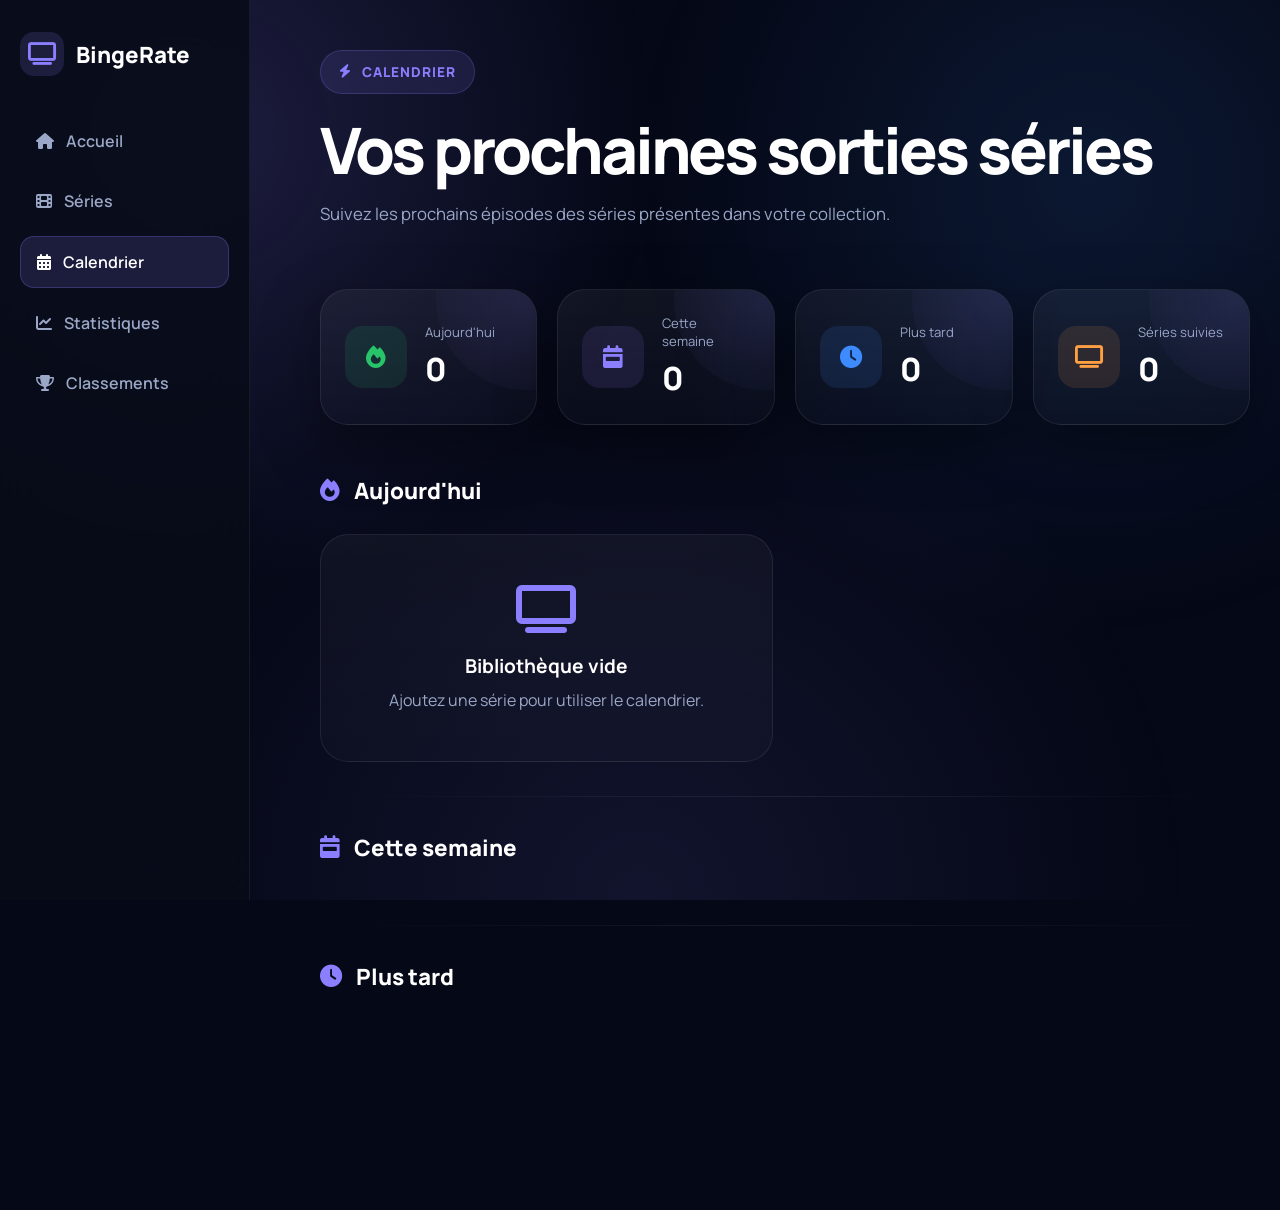
==== pages/calendar.html @ 699fcef7 "Add files via upload" ====
<!DOCTYPE html>
<html lang="fr">

<head>

    <meta charset="UTF-8">

    <meta
        name="viewport"
        content="width=device-width, initial-scale=1.0"
    >

    <title>BingeRate • Calendrier</title>

    <link
        rel="preconnect"
        href="https://fonts.googleapis.com"
    >

    <link
        rel="preconnect"
        href="https://fonts.gstatic.com"
        crossorigin
    >

    <link
        href="https://fonts.googleapis.com/css2?family=Manrope:wght@400;500;600;700;800;900&display=swap"
        rel="stylesheet"
    >

    <link
        rel="stylesheet"
        href="../css/sidebar.css"
    >

    <link
        rel="stylesheet"
        href="../css/calendar.css"
    >

    <link
        rel="stylesheet"
        href="https://cdnjs.cloudflare.com/ajax/libs/font-awesome/6.5.1/css/all.min.css"
    >

</head>

<body>

    <!-- BACKGROUND -->

    <div class="background-glow"></div>

    <!-- SIDEBAR -->

    <aside class="sidebar">

        <a
            href="series.html"
            class="sidebar-logo"
        >

            <div
                class="sidebar-logo-icon"
            >

                <i class="fa-solid fa-tv"></i>

            </div>

            <span>BingeRate</span>

        </a>

        <nav class="sidebar-nav">

            <a
                href="../index.html"
                class="nav-link"
            >

                <i
                    class="
                    fa-solid
                    fa-house
                    "
                ></i>

                <span>

                    Accueil

                </span>

            </a>

            <a
                href="series.html"
                class="nav-link"
            >

                <i class="fa-solid fa-film"></i>

                <span>Séries</span>

            </a>

            <a
                href="calendar.html"
                class="nav-link active"
            >

                <i class="fa-solid fa-calendar-days"></i>

                <span>Calendrier</span>

            </a>

            <a
                href="stats.html"
                class="nav-link"
            >

                <i class="fa-solid fa-chart-line"></i>

                <span>Statistiques</span>

            </a>

            <a
                href="rankings.html"
                class="nav-link"
            >

                <i
                    class="
                    fa-solid
                    fa-trophy
                    "
                ></i>

                <span>

                    Classements

                </span>

            </a>

        </nav>

    </aside>

    <!-- PAGE -->

    <main class="calendar-page">

        <!-- HEADER -->

        <section
            class="calendar-header"
        >

            <div>

                <div
                    class="calendar-tag"
                >

                    <i class="fa-solid fa-bolt"></i>

                    CALENDRIER

                </div>

                <h1>

                    Vos prochaines
                    sorties séries

                </h1>

                <p>

                    Suivez les prochains
                    épisodes des séries
                    présentes dans votre
                    collection.

                </p>

            </div>

        </section>

        <!-- TODAY -->

        <section
            class="calendar-section"
        >

            <div
                class="section-title"
            >

                <i class="fa-solid fa-fire"></i>

                Aujourd'hui

            </div>

            <div
                id="todayContainer"
                class="episodes-grid"
            >

                <!-- JS -->

            </div>

        </section>

        <!-- THIS WEEK -->

        <section
            class="calendar-section"
        >

            <div
                class="section-title"
            >

                <i
                    class="
                    fa-solid
                    fa-calendar-week
                    "
                ></i>

                Cette semaine

            </div>

            <div
                id="weekContainer"
                class="episodes-grid"
            >

                <!-- JS -->

            </div>

        </section>

        <!-- UPCOMING -->

        <section
            class="calendar-section"
        >

            <div
                class="section-title"
            >

                <i
                    class="
                    fa-solid
                    fa-clock
                    "
                ></i>

                Plus tard

            </div>

            <div
                id="futureContainer"
                class="episodes-grid"
            >

                <!-- JS -->

            </div>

        </section>

    </main>

    <!-- TEMPLATE CARD -->

    <template
        id="episodeTemplate"
    >

        <div
            class="episode-card"
        >

            <img
                class="episode-poster"
            >

            <div
                class="episode-content"
            >

                <h3
                    class="episode-series"
                ></h3>

                <div
                    class="episode-code"
                ></div>

                <div
                    class="episode-title"
                ></div>

                <div
                    class="episode-date"
                ></div>

            </div>

        </div>

    </template>

    <script src="../config.js"></script>

    <script src="../js/calendar.js"></script>

</body>

</html>
---- css/sidebar.css ----
/* ================================================= */
/* SIDEBAR */
/* ================================================= */

.sidebar{

    position:fixed;

    top:0;
    left:0;

    width:250px;

    height:100vh;

    padding:32px 20px;

    background:

        rgba(
            8,
            12,
            24,
            .88
        );

    backdrop-filter:
        blur(24px);

    border-right:

        1px solid
        rgba(
            255,
            255,
            255,
            .06
        );

    z-index:1000;

}

/* ================================================= */
/* LOGO */
/* ================================================= */

.sidebar-logo{

    display:flex;

    align-items:center;

    gap:12px;

    color:white;

    text-decoration:none;

    font-size:1.4rem;

    font-weight:800;

    margin-bottom:40px;

}

.sidebar-logo-icon{

    width:44px;
    height:44px;

    display:flex;

    align-items:center;

    justify-content:center;

    border-radius:14px;

    background:

        rgba(
            139,
            127,
            255,
            .15
        );

    color:
        #8b7fff;

}

/* ================================================= */
/* NAV */
/* ================================================= */

.sidebar-nav{

    display:flex;

    flex-direction:column;

    gap:10px;

}

.nav-link{

    display:flex;

    align-items:center;

    gap:12px;

    padding:14px 16px;

    border-radius:14px;

    text-decoration:none;

    color:
        #9aa7c7;

    font-weight:600;

    transition:
        .25s ease;

}

.nav-link:hover{

    color:white;

    background:

        rgba(
            139,
            127,
            255,
            .10
        );

}

.nav-link.active{

    color:white;

    background:

        rgba(
            139,
            127,
            255,
            .15
        );

    border:

        1px solid
        rgba(
            139,
            127,
            255,
            .25
        );

}

.nav-link svg{

    width:18px;
    height:18px;

    flex-shrink:0;

}

/* ================================================= */
/* CONTENT OFFSET */
/* ================================================= */

body{

    padding-left:290px !important;

}

/* ================================================= */
/* MOBILE */
/* ================================================= */

@media (max-width:1024px){

    .sidebar{

        width:80px;

        padding:24px 12px;

    }

    .sidebar-logo span{

        display:none;

    }

    .nav-link span{

        display:none;

    }

    .nav-link{

        justify-content:center;

    }

    body{

        padding-left:110px !important;

    }

}

@media (max-width:768px){

    .sidebar{

        position:fixed;

        left:0;
        right:0;
        bottom:0;

        top:auto;

        width:100%;

        height:75px;

        padding:0 20px;

        border-right:none;

        border-top:

            1px solid
            rgba(
                255,
                255,
                255,
                .06
            );

    }

    .sidebar-logo{

        display:none;

    }

    .sidebar-nav{

        height:100%;

        flex-direction:row;

        justify-content:space-around;

        align-items:center;

    }

    .nav-link{

        padding:10px;

    }

    .nav-link span{

        display:none;

    }

    body{

        padding-left:20px !important;

        padding-bottom:95px !important;

    }

}
---- css/calendar.css ----
/* ================================================= */
/* ROOT */
/* ================================================= */

:root{

    --bg:#050816;

    --card:#0d1328;

    --card-hover:#131c38;

    --border:
    rgba(
        255,
        255,
        255,
        .08
    );

    --text:#ffffff;

    --text-soft:#9aa7c7;

    --purple:#8b7fff;

    --purple-dark:#6957ff;

    --blue:#3d8bff;

    --green:#27c46a;

    --yellow:#f5c542;

    --orange:#ff9f43;

    --red:#ff5d73;

    --radius:28px;

    --shadow:

        0 20px 60px
        rgba(
            0,
            0,
            0,
            .35
        );

}

/* ================================================= */
/* RESET */
/* ================================================= */

*{

    margin:0;
    padding:0;

    box-sizing:border-box;

}

html{

    scroll-behavior:smooth;

}

body{

    font-family:
        "Manrope",
        sans-serif;

    background:
        var(--bg);

    color:
        var(--text);

    min-height:100vh;

    overflow-x:hidden;

}

/* ================================================= */
/* BACKGROUND */
/* ================================================= */

.background-glow{

    position:fixed;

    inset:0;

    z-index:-1;

    pointer-events:none;

    background:

        radial-gradient(

            circle at 15% 15%,

            rgba(
                139,
                127,
                255,
                .18
            ),

            transparent 35%

        ),

        radial-gradient(

            circle at 85% 20%,

            rgba(
                61,
                139,
                255,
                .12
            ),

            transparent 35%

        ),

        radial-gradient(

            circle at 50% 100%,

            rgba(
                139,
                127,
                255,
                .10
            ),

            transparent 50%

        );

}

/* ================================================= */
/* PAGE */
/* ================================================= */

.calendar-page{

    width:min(
        1500px,
        94%
    );

    margin:auto;

    padding:

        50px
        0
        120px;

}

/* ================================================= */
/* HEADER */
/* ================================================= */

.calendar-header{

    margin-bottom:60px;

}

.calendar-tag{

    display:inline-flex;

    align-items:center;

    gap:10px;

    padding:

        12px
        18px;

    border-radius:
        999px;

    background:

        rgba(
            139,
            127,
            255,
            .12
        );

    border:

        1px solid
        rgba(
            139,
            127,
            255,
            .22
        );

    color:
        var(--purple);

    font-size:.85rem;

    font-weight:800;

    letter-spacing:1px;

    margin-bottom:26px;

}

.calendar-header h1{

    font-size:

        clamp(
            3rem,
            5vw,
            5rem
        );

    line-height:.95;

    letter-spacing:-3px;

    font-weight:900;

    margin-bottom:18px;

}

.calendar-header p{

    max-width:700px;

    color:
        var(--text-soft);

    line-height:1.8;

    font-size:1.05rem;

}

/* ================================================= */
/* SECTIONS */
/* ================================================= */

.calendar-section{

    margin-bottom:70px;

}

.section-title{

    display:flex;

    align-items:center;

    gap:14px;

    margin-bottom:28px;

    font-size:1.4rem;

    font-weight:800;

}

.section-title i{

    color:
        var(--purple);

}

/* ================================================= */
/* EPISODES GRID */
/* ================================================= */

.episodes-grid{

    display:grid;

    grid-template-columns:

        repeat(
            auto-fill,
            minmax(
                350px,
                1fr
            )
        );

    gap:24px;

}

/* ================================================= */
/* EMPTY STATE */
/* ================================================= */

.empty-state{

    padding:50px;

    text-align:center;

    border-radius:
        var(--radius);

    background:

        linear-gradient(

            180deg,

            rgba(
                255,
                255,
                255,
                .04
            ),

            rgba(
                255,
                255,
                255,
                .02
            )

        );

    border:
        1px solid
        var(--border);

}

.empty-state i{

    font-size:3rem;

    color:
        var(--purple);

    margin-bottom:20px;

}

.empty-state h3{

    margin-bottom:10px;

    font-size:1.2rem;

}

.empty-state p{

    color:
        var(--text-soft);

}

/* ================================================= */
/* EPISODE CARD */
/* ================================================= */

.episode-card{

    position:relative;

    overflow:hidden;

    display:flex;

    gap:18px;

    min-height:190px;

    border-radius:
        var(--radius);

    background:

        linear-gradient(

            180deg,

            rgba(
                255,
                255,
                255,
                .05
            ),

            rgba(
                255,
                255,
                255,
                .02
            )

        );

    border:
        1px solid
        var(--border);

    backdrop-filter:
        blur(18px);

    box-shadow:
        var(--shadow);

    transition:
        .3s ease;

}

.episode-card:hover{

    transform:
        translateY(-6px);

    border-color:

        rgba(
            139,
            127,
            255,
            .3
        );

}

/* ================================================= */
/* CARD GLOW */
/* ================================================= */

.episode-card::before{

    content:"";

    position:absolute;

    top:-120px;
    right:-120px;

    width:240px;
    height:240px;

    border-radius:50%;

    background:

        radial-gradient(

            circle,

            rgba(
                139,
                127,
                255,
                .15
            ),

            transparent 70%

        );

    pointer-events:none;

}

.episode-card::after{

    content:"";

    position:absolute;

    inset:0;

    background:

        linear-gradient(

            135deg,

            rgba(
                139,
                127,
                255,
                .05
            ),

            transparent

        );

    opacity:0;

    transition:.3s ease;

}

.episode-card:hover::after{

    opacity:1;

}

/* ================================================= */
/* POSTER */
/* ================================================= */

.episode-poster{

    width:130px;

    min-width:130px;

    height:190px;

    object-fit:cover;

    border-radius:

        24px
        0
        0
        24px;

}

/* ================================================= */
/* CONTENT */
/* ================================================= */

.episode-content{

    flex:1;

    display:flex;

    flex-direction:column;

    justify-content:center;

    padding:

        18px
        22px
        18px
        0;

}

/* ================================================= */
/* SERIES NAME */
/* ================================================= */

.episode-series{

    font-size:1.25rem;

    font-weight:800;

    line-height:1.3;

    margin-bottom:10px;

}

/* ================================================= */
/* CODE */
/* ================================================= */

.episode-code{

    display:inline-flex;

    align-items:center;

    width:fit-content;

    padding:

        7px
        12px;

    border-radius:
        999px;

    background:

        rgba(
            139,
            127,
            255,
            .12
        );

    border:

        1px solid
        rgba(
            139,
            127,
            255,
            .20
        );

    color:
        var(--purple);

    font-size:.78rem;

    font-weight:800;

    margin-bottom:14px;

}

/* ================================================= */
/* EPISODE TITLE */
/* ================================================= */

.episode-title{

    color:
        var(--text-soft);

    line-height:1.7;

    margin-bottom:18px;

    min-height:45px;

}

/* ================================================= */
/* DATE */
/* ================================================= */

.episode-date{

    display:flex;

    align-items:center;

    gap:10px;

    font-size:.9rem;

    font-weight:700;

    color:white;

}

.episode-date i{

    color:
        var(--purple);

}

/* ================================================= */
/* STATUS BADGE */
/* ================================================= */

.episode-status{

    position:absolute;

    top:16px;
    right:16px;

    padding:

        8px
        12px;

    border-radius:
        999px;

    font-size:.75rem;

    font-weight:800;

    letter-spacing:.5px;

}

/* aujourd'hui */

.status-today{

    background:

        rgba(
            39,
            196,
            106,
            .15
        );

    border:

        1px solid
        rgba(
            39,
            196,
            106,
            .3
        );

    color:
        var(--green);

}

/* semaine */

.status-week{

    background:

        rgba(
            245,
            197,
            66,
            .15
        );

    border:

        1px solid
        rgba(
            245,
            197,
            66,
            .3
        );

    color:
        var(--yellow);

}

/* futur */

.status-future{

    background:

        rgba(
            61,
            139,
            255,
            .15
        );

    border:

        1px solid
        rgba(
            61,
            139,
            255,
            .3
        );

    color:
        var(--blue);

}

/* ================================================= */
/* COUNTDOWN */
/* ================================================= */

.countdown{

    margin-top:12px;

    display:inline-flex;

    align-items:center;

    gap:8px;

    width:fit-content;

    padding:

        8px
        12px;

    border-radius:
        12px;

    background:

        rgba(
            255,
            255,
            255,
            .04
        );

    font-size:.8rem;

    font-weight:700;

    color:
        var(--text-soft);

}

.countdown i{

    color:
        var(--purple);

}

/* ================================================= */
/* HOVER */
/* ================================================= */

.episode-card:hover .episode-series{

    color:
        var(--purple);

}

.episode-card:hover .episode-poster{

    filter:

        brightness(1.08)

        contrast(1.05);

}

/* ================================================= */
/* CALENDAR OVERVIEW */
/* ================================================= */

.calendar-overview{

    display:grid;

    grid-template-columns:

        repeat(
            4,
            minmax(0,1fr)
        );

    gap:20px;

    margin-bottom:50px;

}

.overview-card{

    position:relative;

    overflow:hidden;

    display:flex;

    align-items:center;

    gap:18px;

    padding:24px;

    border-radius:
        var(--radius);

    background:

        linear-gradient(

            180deg,

            rgba(
                255,
                255,
                255,
                .05
            ),

            rgba(
                255,
                255,
                255,
                .02
            )

        );

    border:
        1px solid
        var(--border);

    box-shadow:
        var(--shadow);

    transition:
        .3s ease;

}

.overview-card:hover{

    transform:
        translateY(-4px);

}

.overview-card::before{

    content:"";

    position:absolute;

    top:-80px;
    right:-80px;

    width:180px;
    height:180px;

    border-radius:50%;

    background:

        radial-gradient(

            circle,

            rgba(
                139,
                127,
                255,
                .12
            ),

            transparent

        );

}

.overview-icon{

    width:62px;
    height:62px;

    flex-shrink:0;

    border-radius:18px;

    display:flex;

    align-items:center;

    justify-content:center;

    font-size:1.4rem;

}

.overview-icon.purple{

    color:#8b7fff;

    background:

        rgba(
            139,
            127,
            255,
            .12
        );

}

.overview-icon.green{

    color:#27c46a;

    background:

        rgba(
            39,
            196,
            106,
            .12
        );

}

.overview-icon.blue{

    color:#3d8bff;

    background:

        rgba(
            61,
            139,
            255,
            .12
        );

}

.overview-icon.orange{

    color:#ff9f43;

    background:

        rgba(
            255,
            159,
            67,
            .12
        );

}

.overview-content{

    flex:1;

}

.overview-content span{

    display:block;

    color:
        var(--text-soft);

    font-size:.82rem;

    margin-bottom:6px;

}

.overview-content strong{

    font-size:2rem;

    font-weight:900;

}

/* ================================================= */
/* LOADING */
/* ================================================= */

.loading-grid{

    display:grid;

    grid-template-columns:

        repeat(
            auto-fill,
            minmax(
                350px,
                1fr
            )
        );

    gap:24px;

}

.skeleton-card{

    height:190px;

    border-radius:
        var(--radius);

    background:

        linear-gradient(

            90deg,

            rgba(
                255,
                255,
                255,
                .03
            ) 0%,

            rgba(
                255,
                255,
                255,
                .08
            ) 50%,

            rgba(
                255,
                255,
                255,
                .03
            ) 100%

        );

    background-size:
        400px 100%;

    animation:
        skeleton 1.2s infinite;

}

@keyframes skeleton{

    0%{

        background-position:
            -400px 0;

    }

    100%{

        background-position:
            400px 0;

    }

}

/* ================================================= */
/* FADE IN */
/* ================================================= */

.fade-in{

    animation:
        fadeIn .5s ease;

}

@keyframes fadeIn{

    from{

        opacity:0;

        transform:
            translateY(15px);

    }

    to{

        opacity:1;

        transform:
            translateY(0);

    }

}

/* ================================================= */
/* STAGGER */
/* ================================================= */

.episode-card{

    animation:
        cardReveal .5s ease;

}

@keyframes cardReveal{

    from{

        opacity:0;

        transform:

            translateY(
                20px
            );

    }

    to{

        opacity:1;

        transform:
            translateY(0);

    }

}

/* ================================================= */
/* SECTION DIVIDER */
/* ================================================= */

.calendar-section{

    position:relative;

}

.calendar-section::after{

    content:"";

    position:absolute;

    bottom:-35px;

    left:0;

    width:100%;

    height:1px;

    background:

        linear-gradient(

            90deg,

            transparent,

            rgba(
                255,
                255,
                255,
                .08
            ),

            transparent

        );

}

.calendar-section:last-child::after{

    display:none;

}

/* ================================================= */
/* SCROLLBAR */
/* ================================================= */

::-webkit-scrollbar{

    width:10px;

}

::-webkit-scrollbar-track{

    background:
        transparent;

}

::-webkit-scrollbar-thumb{

    background:

        rgba(
            139,
            127,
            255,
            .25
        );

    border-radius:
        999px;

}

::-webkit-scrollbar-thumb:hover{

    background:

        rgba(
            139,
            127,
            255,
            .5
        );

}

/* ================================================= */
/* TABLET */
/* ================================================= */

@media (max-width:1200px){

    .calendar-overview{

        grid-template-columns:

            repeat(
                2,
                1fr
            );

    }

}

/* ================================================= */
/* MOBILE */
/* ================================================= */

@media (max-width:768px){

    .calendar-page{

        width:94%;

        padding-top:30px;

    }

    .calendar-header h1{

        font-size:2.4rem;

        line-height:1.05;

    }

    .calendar-overview{

        grid-template-columns:
            1fr;

    }

    .episodes-grid{

        grid-template-columns:
            1fr;

    }

    .episode-card{

        min-height:auto;

        flex-direction:column;

    }

    .episode-poster{

        width:100%;

        height:260px;

        border-radius:

            24px
            24px
            0
            0;

    }

    .episode-content{

        padding:22px;

    }

    .section-title{

        font-size:1.15rem;

    }

}

/* ================================================= */
/* SMALL MOBILE */
/* ================================================= */

@media (max-width:480px){

    .calendar-tag{

        font-size:.72rem;

    }

    .calendar-header p{

        font-size:.92rem;

    }

    .overview-content strong{

        font-size:1.6rem;

    }

}
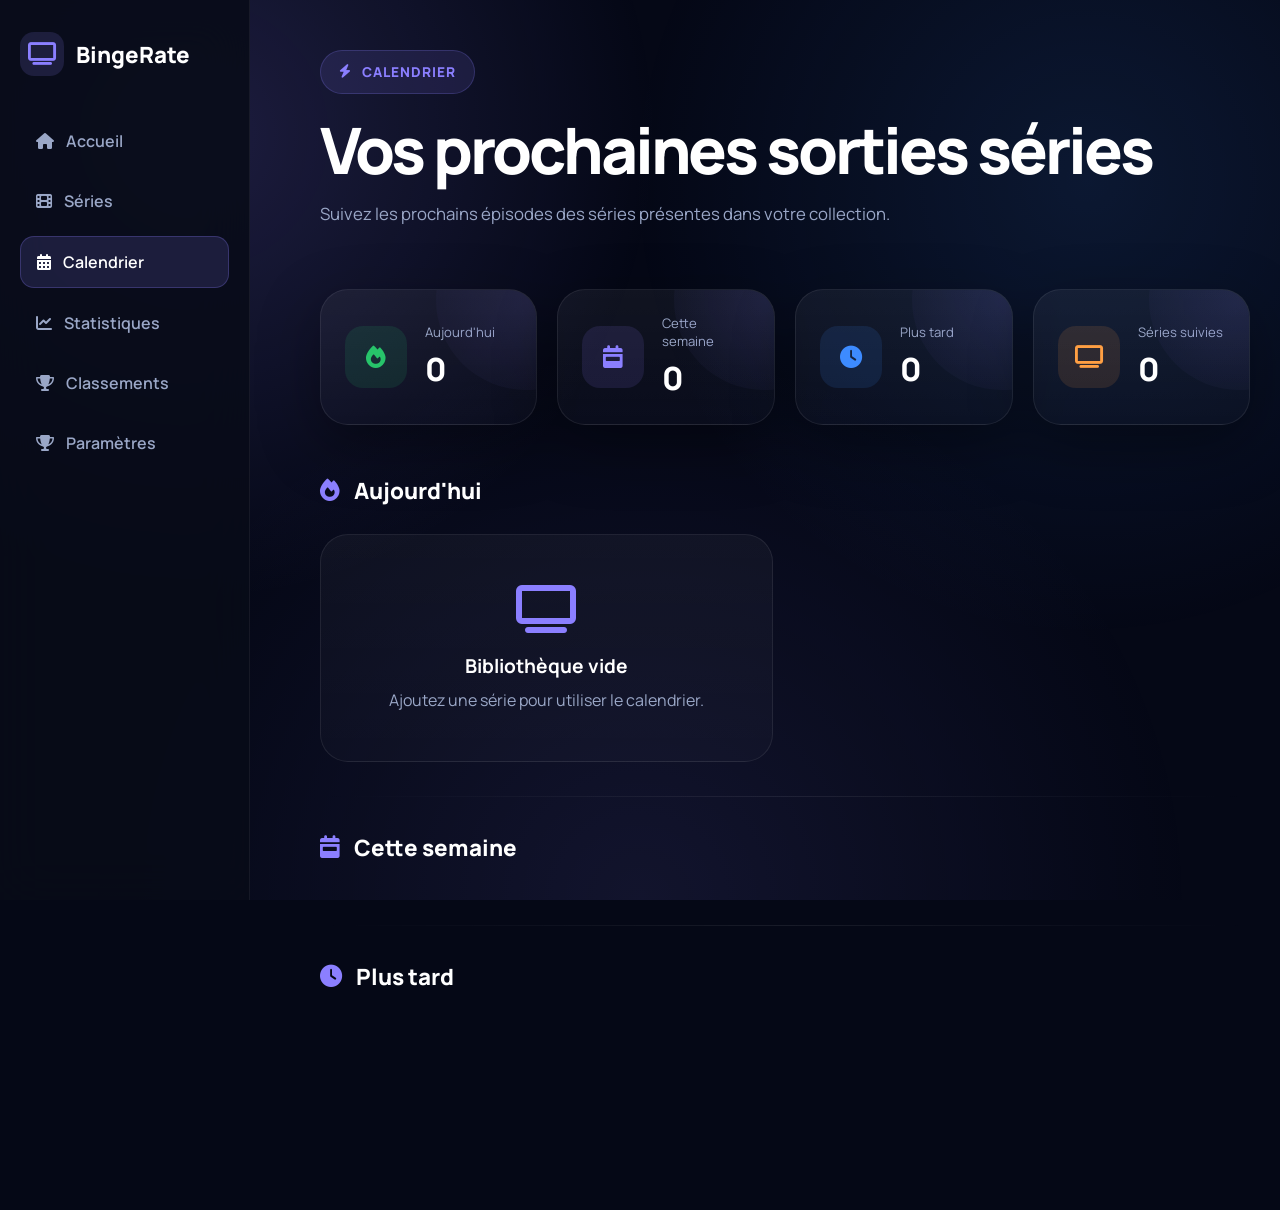
==== commit 8e42f767: "Update calendar.html" ====
--- a/pages/calendar.html
+++ b/pages/calendar.html
@@ -142,6 +142,26 @@
                 <span>
 
                     Classements
+
+                </span>
+
+            </a>
+
+                        <a
+                href="settings.html"
+                class="nav-link"
+            >
+            
+                <i
+                    class="
+                    fa-solid
+                    fa-trophy
+                    "             
+                ></i>
+
+                <span>
+
+                    Paramètres
 
                 </span>
 
@@ -332,4 +352,4 @@
 
 </body>
 
-</html>+</html>
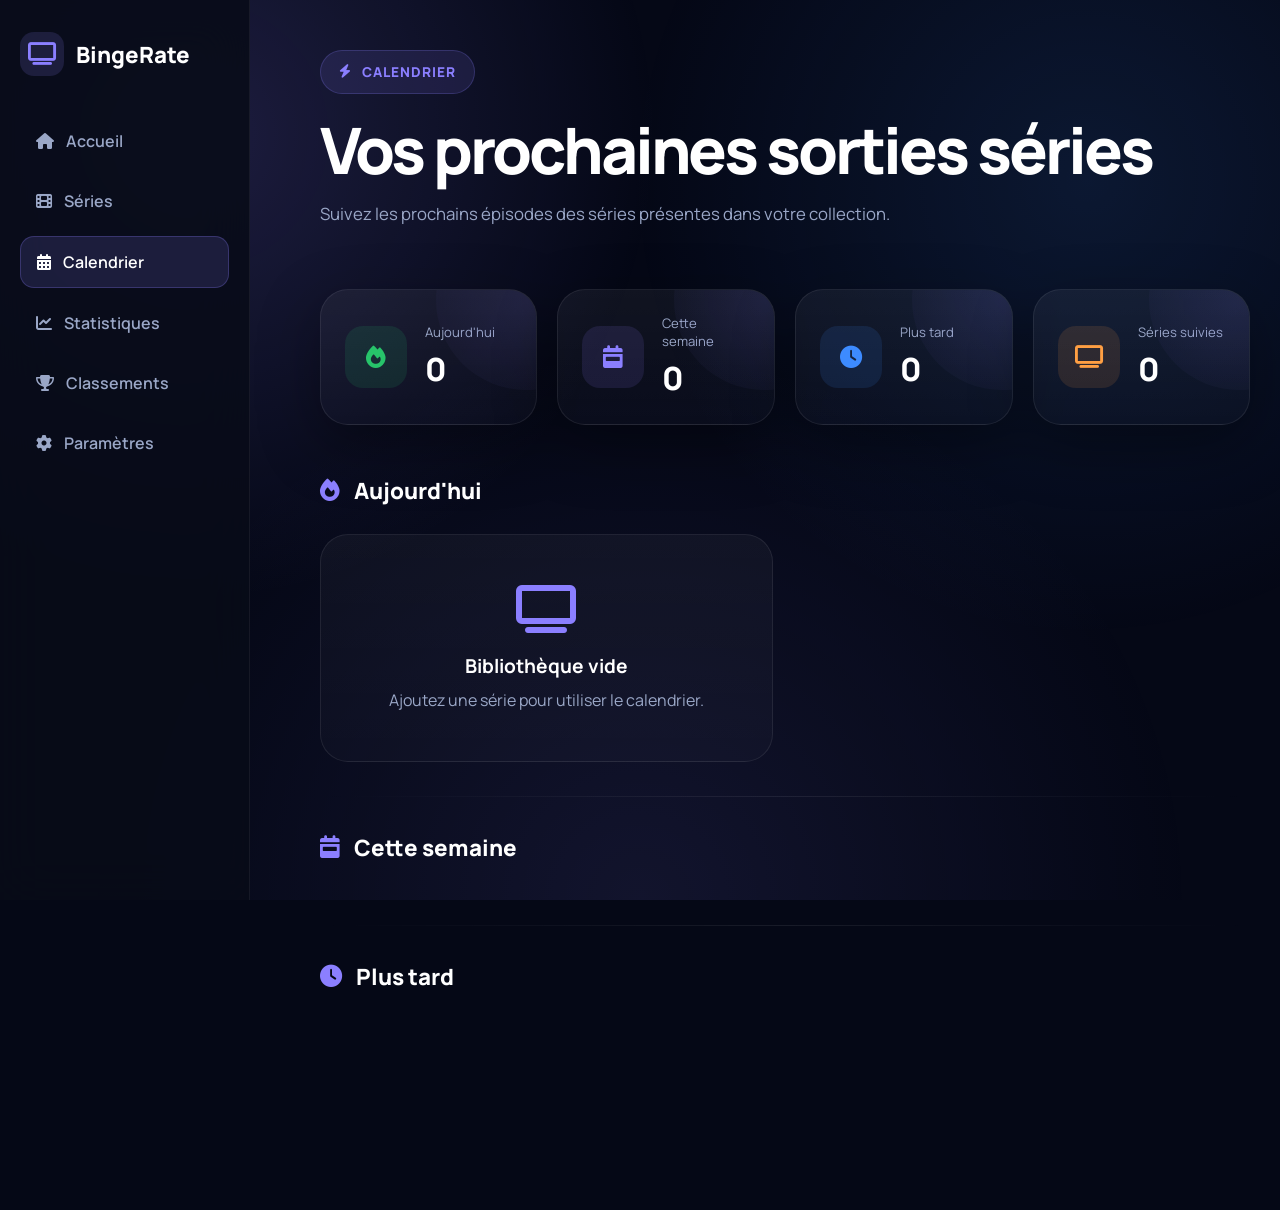
==== commit 7c1734fd: "Update calendar.html" ====
--- a/pages/calendar.html
+++ b/pages/calendar.html
@@ -147,7 +147,7 @@
 
             </a>
 
-                        <a
+            <a
                 href="settings.html"
                 class="nav-link"
             >
@@ -155,7 +155,7 @@
                 <i
                     class="
                     fa-solid
-                    fa-trophy
+                    fa-gear
                     "             
                 ></i>
 
